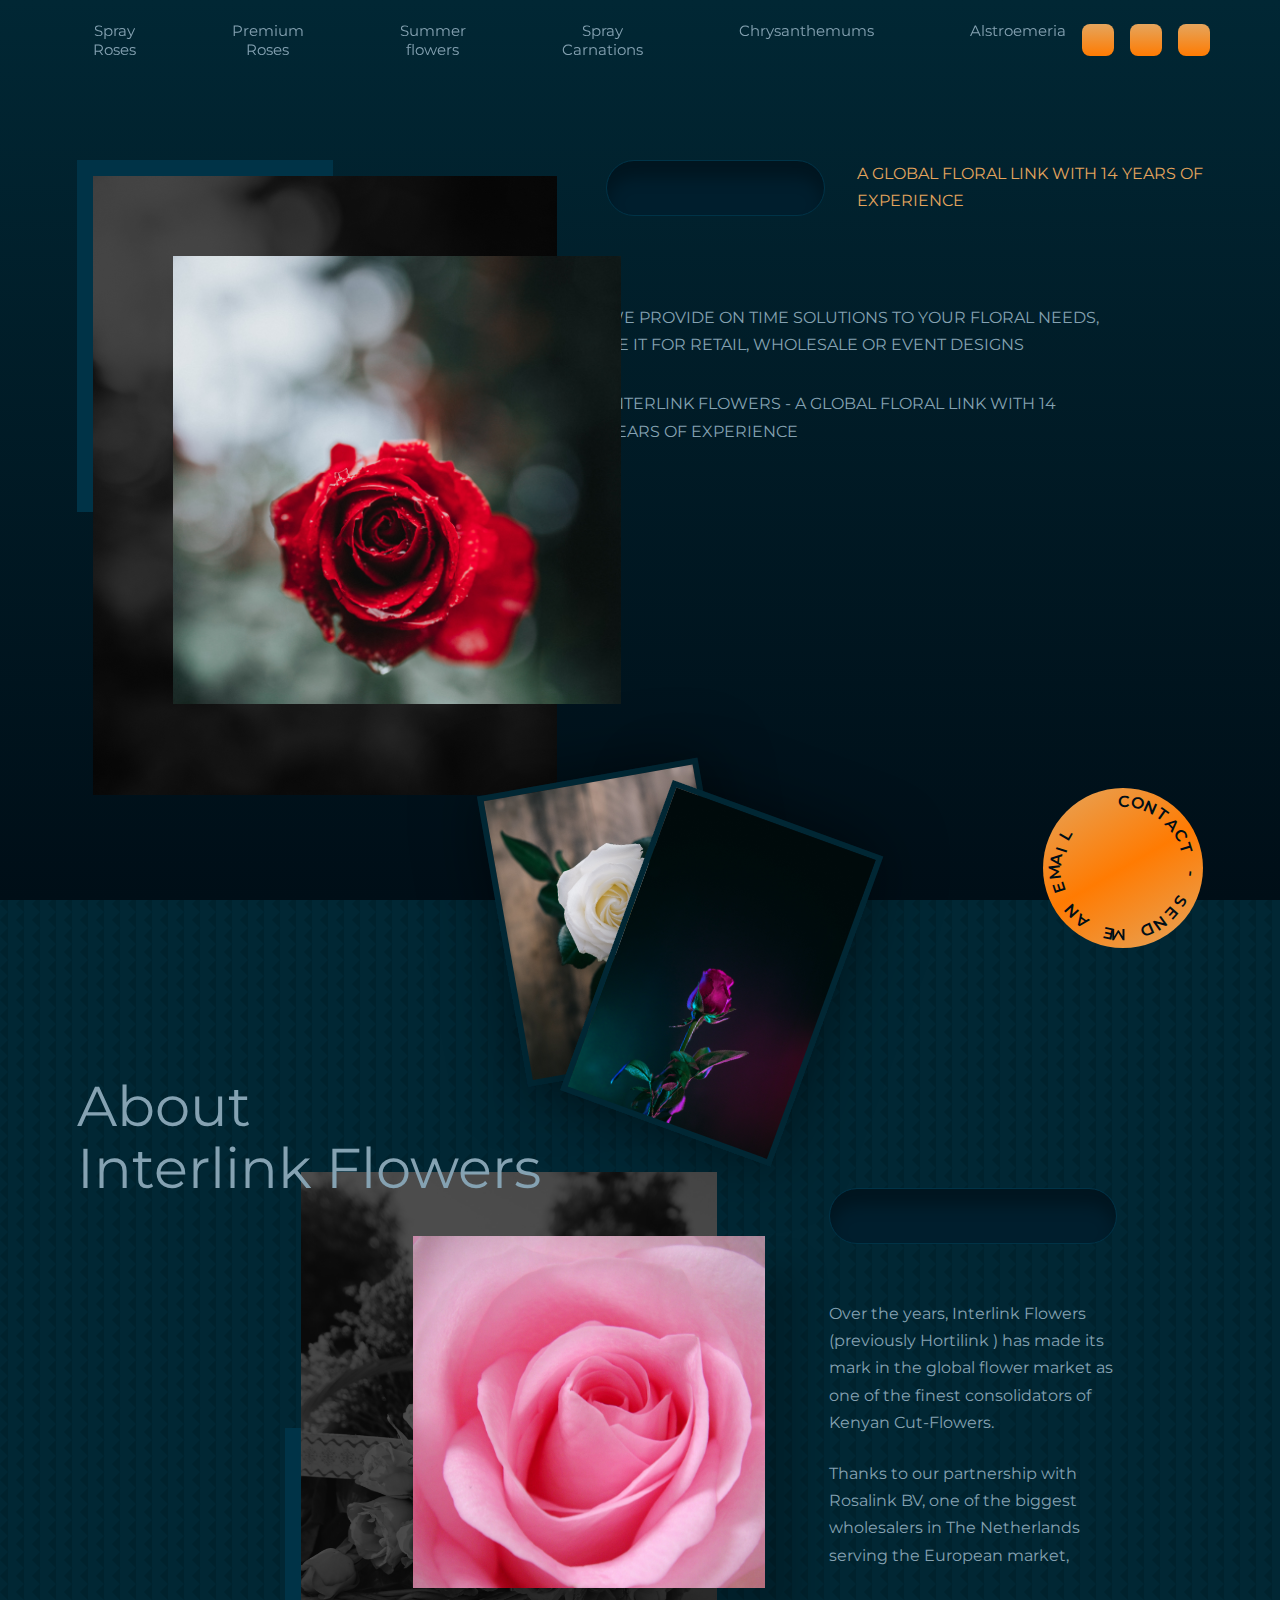
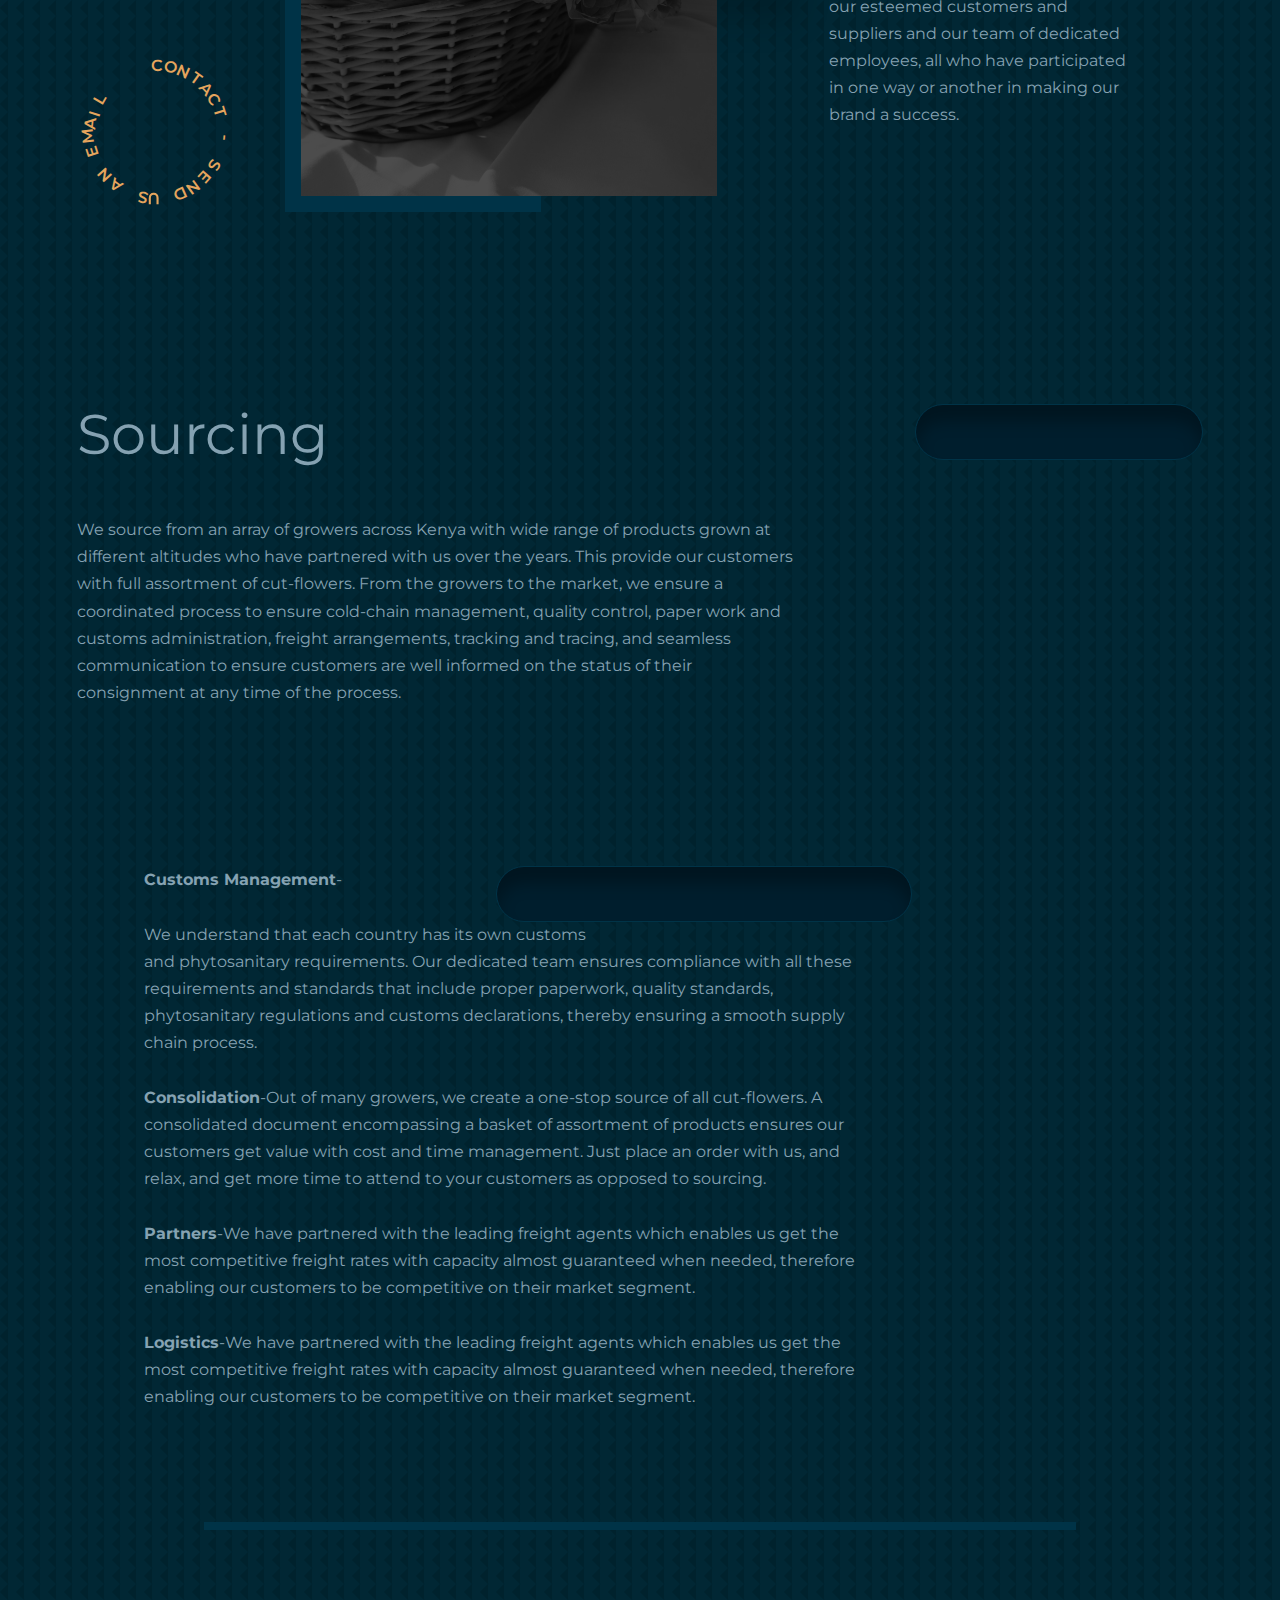
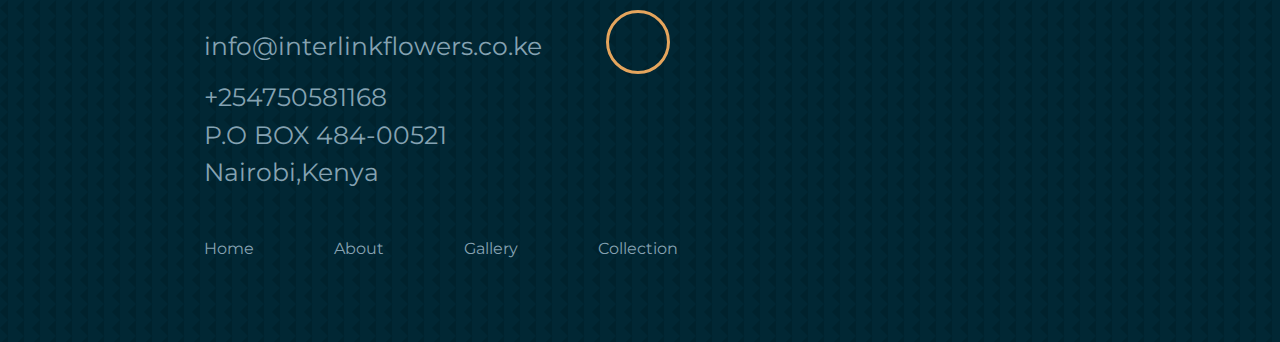
==== about.html @ 3e447da3 "added contact and about page" ====
<html lang="en">
<head>
    <meta charset="UTF-8">
    <meta http-equiv="X-UA-Compatible" content="IE=edge">
    <meta name="viewport" content="width=device-width, initial-scale=1.0">
    <title>Interlink Flowers </title>
    <link rel="icon" href="images/interlink logo.png" type="image/icon type">
    <!-- GOOGLE FONT (Monserrat) -->
    <link href="https://fonts.googleapis.com/css2?family=Montserrat:wght@300;400;500;600;700&display=swap" rel="stylesheet">
    <!-- ICONSCOUT CDN -->
    <link rel="stylesheet" href="https://unicons.iconscout.com/release/v4.0.0/css/line.css">
    <!-- SWIPERJS CDN -->
    <link rel="stylesheet" href="https://unpkg.com/swiper/swiper-bundle.min.css"/>
    <!-- CUSTOM STYLESHEET -->
    <link rel="stylesheet" href="./style.css">
</head>
<body>
    <nav>
        <div class="container nav__container">
            <a href="index.html" class="nav__logo"><img src="./images/interlink logo.png" alt="Nav Logo"></a>
            
            <ul class="nav__links">
                <li><button class="homebutton"><a href="./sprayroses.html">Spray Roses</a></button></li>
                <li><button class="homebutton"><a href="./premiumroses.html">Premium Roses</a></button></li>
                <li><button class="homebutton"><a href="./summer.html">Summer flowers</a></button></li>
                <li><button class="homebutton"><a href="./sprayca.html">Spray Carnations</a></button></li>
                <li><button class="homebutton"><a href="./chrysan.html">Chrysanthemums</a></button></li>
                <li><button class="homebutton"><a href="./alstra.html">Alstroemeria</a></button></li>
            </ul>
        
        
            <ul class="nav__socials">
                <li><a href="https://instagram.com/" target="_blank"><i class="uil uil-instagram-alt"></i></a></li>
                <li><a href="https://instagram.com/" target="_blank"><i class="uil uil-twitter"></i></a></li>
                <li><a href="https://instagram.com/" target="_blank"><i class="uil uil-youtube"></i></a></li>
            </ul>
            <button class="nav__toggle-btn" id="nav__toggle-open"><i class="uil uil-bars"></i></button>
            <button class="nav__toggle-btn" id="nav__toggle-close"><i class="uil uil-multiply"></i></button>
        </div>
    </nav>
    <!--=================================== END OF NAV ===================================-->





    <header>
        <div class="container header__container">
            <div class="header__left">
                <div class="header__image-bg"></div>
                <div class="header__image-lg">
                    <img src="./images/cole-keister-euu4qG9WOnk-unsplash.jpg" alt="Header Image">
                </div>
                <div class="header__image-sm">
                    <img src="./images/cole-keister-euu4qG9WOnk-unsplash.jpg" alt="Header Image">
                </div>
            </div>
            <div class="header__right">
                <div class="header__head">
                    <div class="empty header__empty"></div>
                    <a class="header__tag">A GLOBAL FLORAL LINK WITH 14 YEARS OF EXPERIENCE</a>
                </div>
                <p>WE PROVIDE ON TIME SOLUTIONS TO YOUR FLORAL NEEDS, BE IT FOR RETAIL, WHOLESALE OR
                    EVENT DESIGNS</p>
                <p>
                    INTERLINK FLOWERS - A GLOBAL FLORAL LINK WITH 14 YEARS OF EXPERIENCE
                </p>
                <a href="mailto:info@interlinkflowers.co.ke" class="header__btn-md">Let's Talk</a>
            </div>
        </div>
    </header>
    <div class="header__frames">
        <div class="header__frame">
            <img src="./images/annie-spratt-pDGNBK9A0sk-unsplash.jpg" alt="Header Frame One">
        </div>
        <div class="header__frame">
            <img src="./images/d-ng-tr-n-qu-c-_FSA44MuXn4-unsplash.jpg" alt="Header Frame Two">
        </div>
    </div>
    <a href="mailto:" class="contact__btn header__btn">
        <i class="uil uil-arrow-up-right"></i>
        <p>CONTACT - SEND ME AN EMAIL</p>
    </a>
    <!--=================================== END OF HEADER ===================================-->





    <section id="about">
        <div class="container about__container">
            <h2 class="about__title">About<br/>Interlink Flowers</h2>
            <a href="mailto: info@interlinkflowers.co.ke" class="contact__btn about__btn">
                <i class="uil uil-arrow-up-right"></i>
                <p>CONTACT - SEND US AN EMAIL</p>
            </a>
            <div class="about__left">
                <div class="about__image">
                    <div class="about__image-bg"></div>
                    <div class="about__image-lg">
                        <img src="./images/brigitte-tohm-buUFEtmNnjc-unsplash.jpg" alt="About Interlink">
                    </div>
                    <div class="about__image-sm">
                        <img src="./images/mike-castro-demaria-94BUerwdFP8-unsplash.jpg" alt="About Interlink">
                    </div>
                </div>
            </div>
            <div class="about__right">
                <div class="empty about__empty"></div>
                <p>
                    Over the years, Interlink Flowers (previously Hortilink ) has made its mark in the global flower
market as one of the finest consolidators of Kenyan Cut-Flowers.
                </p>
                <p>
                    Thanks to our partnership with
                    Rosalink BV, one of the biggest wholesalers in The Netherlands serving the European market,
                </p>
                <p>
                    our
                    esteemed customers and suppliers and our team of dedicated employees, all who have participated
                    in one way or another in making our brand a success.
                </p>
            </div>
        </div>
    </section>
    <!--=================================== END OF ABOUT ===================================-->





    <section id="gallery">
        <div class="container gallery__container swiper mySwiper">
            <div class="gallery__head">
                <h2 class="gallery__title">Sourcing</h2>
                <div class="empty gallery__empty"></div>
            </div>
            <p>
                We source from an array of growers across Kenya with wide range of products grown at different
altitudes who have partnered with us over the years. This provide our customers with full
assortment of cut-flowers. From the growers to the market, we ensure a coordinated process to
ensure cold-chain management, quality control, paper work and customs administration, freight
arrangements, tracking and tracing, and seamless communication to ensure customers are well
informed on the status of their consignment at any time of the process.
            </p>
            
            
           
    <!--=================================== END OF GALLERY ===================================-->





    <section id="exhibitions">
        <div class="container exhibitions__container">
            <h2 class="exhibitions__title"></h2>
            <div class="empty exhibitions__empty"></div>
            <div class="exhibitions__head">
                <p>
                <b>Customs Management</b>-
                <br>
                <br>
          We understand that each country has  its own customs <br> and phytosanitary requirements. Our
dedicated team ensures compliance with all these requirements and standards that include proper
paperwork, quality standards, phytosanitary regulations and customs declarations, thereby ensuring
a smooth supply chain process. <br>

  <br> <b>Consolidation</b>-Out of many growers, we create a one-stop source of all cut-flowers. A consolidated document
encompassing a basket of assortment of products ensures our customers get value with cost and
time management. Just place an order with us, and relax, and get more time to attend to your
customers as opposed to sourcing. <br>

<br> <b>Partners</b>-We have partnered with the leading freight agents which enables us get the most competitive
freight rates with capacity almost guaranteed when needed, therefore enabling our customers to be
competitive on their market segment. <br>

<br> <b>Logistics</b>-We have partnered with the leading freight agents which enables us get the most competitive
freight rates with capacity almost guaranteed when needed, therefore enabling our customers to be
competitive on their market segment. <br>
                </p>
                
                
            </div>
           
    <!--=================================== END OF EXHIBITIONS ===================================-->




    <footer>
        <div class="container footer__container">
            <div class="footer__head">
              
                <h2 class="footer__title"> info@interlinkflowers.co.ke</h2> <br>
                
                
                <a href="mailto: info@interlinkflowers.co.ke" class="footer__btn"><i class="uil uil-arrow-up-right"></i></a>
                
            </div>

            <h2 class="footer__title"> +254750581168</h2>
            <h2 class="footer__title">P.O BOX 484-00521</h2>
            <h2 class="footer__title">Nairobi,Kenya</h2>
            <ul class="footer__links">
                <li><a href="#">Home</a></li>
                <li><a href="#about">About</a></li>
                <li><a href="#gallery">Gallery</a></li>
                <li><a href="#exhibitions">Collection</a></li>
            </ul>
        </div>
    </footer>








    <!-- SWIPER JS CDN -->
    <script src="https://unpkg.com/swiper/swiper-bundle.min.js"></script>
    <script src="./main.js"></script>
</body>
</html>
---- style.css ----
:root {
    /* ========== GREEN THEME ========== */
    
    --color-primary: #ff7b02;
    --color-primary-variant: #e5a55d;
    --color-bg-1: #000e17;
    --color-bg-2: #001e2d;
    --color-bg-3: #012734;
    --color-bg-4: #003347;
    --color-light: #85a2b2;
    --color-white: hsl(0, 0%, 90%);

    /* ========== PURPLE THEME ========== */
    /* --color-primary: #ff7b02;
    --color-primary-variant: #e5a55d;
    --color-bg-1: #140021;
    --color-bg-2: #1e0032;
    --color-bg-3: #25003e;
    --color-bg-4: #36005a;
    --color-light: #d0b8e0;
    --color-white: hsl(0, 0%, 90%); */

    --container-width-lg: 88%;
    --container-width-md: 92%;

    --transition: all 400ms ease;
}

* {
    margin: 0;
    padding: 0;
    border: 0;
    outline: 0;
    list-style: none;
    text-decoration: none;
    box-sizing: border-box;
}

::-webkit-scrollbar {
    width: 0.5rem;
    background: rgb(229, 165, 93, 0.2);
}

::-webkit-scrollbar-thumb {
    width: 100%;
    background: var(--color-primary-variant);
    border-radius: 0.25rem;
}

html {
    scroll-behavior: smooth;
}

body {
    font-family: 'Montserrat', sans-serif;
    background: var(--color-bg-3) url('./images/bg-texture.png');
    color: var(--color-light);
    line-height: 1.7;
}

h1, h2 {
    line-height: 1.1;
    font-weight: 400;
}

h1 {
    font-size: 4rem;
    color: var(--color-white);
}

h2 {
    font-size: 3.5rem;
}

a {
    color: var(--color-light);
    transition: var(--transition);
}

a:hover {
    color: var(--color-primary);
}

.container {
    width: var(--container-width-lg);
    margin: 0 auto;
    max-width: 2160px;
}

img {
    display: block;
    object-fit: cover;
    width: 100%;
}



/* ========================= NAV ========================= */
nav {
    height: 5rem;
    width: 100vw;
    display: grid;
    place-items: center;
    position: fixed;
    top: 0;
    left: 0;
    z-index: 99;
}

/* nav class on scroll using javascript */
.window-scrolled {
    background: var(--color-bg-2);
    border-bottom: 0.2rem solid var(--color-bg-3);
    box-shadow: 0 1rem 1rem rgba(0, 0, 0, 0.3);
}

.nav__container {
    height: 100%;
    display: flex;
    justify-content: space-between;
    align-items: center;
}

/* only need on tablets and phones */
.nav__toggle-btn {
    display: none;
}

.nav__logo {
    width: 7.5rem;
}

.nav__links {
    display: flex;
    gap: 4rem;
}

.nav__socials {
    display: flex;
    gap: 1rem;
}

.nav__socials a {
    width: 2rem;
    height: 2rem;
    background: linear-gradient(var(--color-primary-variant), var(--color-primary));
    border-radius: 0.5rem;
    color: var(--color-bg-4);
    display: grid;
    place-items: center;
}

.nav__socials a:hover {
    box-shadow: 0 1rem 1rem rgba(0, 0, 0, 0.4);
}






/* ========================= HEADER ========================= */
header {
    max-width: 100vw;
    height: 100vh;
    position: relative;
    top: 0;
    background: linear-gradient(var(--color-bg-3), var(--color-bg-1));
    overflow: hidden;
}

.header__container {
    display: grid;
    grid-template-columns: 43% 53%;
    gap: 4%;
    margin-top: 10rem;
    position: relative;
}

.header__image-bg {
    background: var(--color-bg-4);
    height: 22rem;
    width: 16rem;
    position: absolute;
}

.header__image-lg {
    width: 29rem;
    position: relative;
    top: 1rem;
    left: 1rem;
    filter: saturate(0) brightness(0.3);
    transition: var(--transition);
}

.header__image-sm {
    width: 28rem;
    height: 28rem;
    overflow: hidden;
    position: absolute;
    left: 6rem;
    top: 6rem;
    transition: var(--transition);
}

.header__left:hover .header__image-sm {
    opacity: 0;
}

.header__left:hover .header__image-lg {
    filter: saturate(1) brightness(1);
    border: 1rem solid var(--color-bg-4);
    top: 0;
    left: 0;
}


.header__head {
    display: flex;
    gap: 2rem;
    align-items: flex-start;
}

/* general empty styles */
.empty {
    height: 3.5rem;
    width: 18rem;
    background: var(--color-bg-2);
    border-radius: calc(3.5rem / 2);
    margin-bottom: 3.5rem;
    box-shadow: inset 0 1rem 1rem rgba(0, 0, 0, 0.3);
    border: 1px solid var(--color-bg-4);
}

.header__tag {
    color: var(--color-primary-variant);
}

.header__right p {
    margin-top: 2rem;
    width: 85%;
}

/* only shows on tablets and phones */
.header__btn-md {
    display: none;
}

.header__frames {
    position: absolute;
    top: 88vh;
    right: 47rem;
    transition: var(--transition);
}

.header__frame {
    width: 14rem;
    border: 0.4rem solid var(--color-bg-3);
    box-shadow: 0 0 4rem rgba(0, 0, 0, 0.5);
    position: absolute;
    transform: rotate(-10deg);
    transform-origin: bottom left;
    transition: var(--transition);
}

.header__frame:nth-child(2) {
    transform: rotate(20deg);
    top: -2rem;
    left: 2rem;
}

.header__frames:hover .header__frame {
    transform: rotate(0);
}

.header__frames:hover .header__frame:nth-child(2) {
    top: 0;
    left: 15rem;
}


/* general style for contact buttons */
.contact__btn {
    color: var(--color-bg-1);
    width: 10rem;
    height: 10rem;
    border-radius: 50%;
    display: grid;
    place-items: center;
    cursor: pointer;
    transition: var(--transition);
}

.header__btn {
    background: linear-gradient(-30deg, var(--color-primary-variant), var(--color-primary), var(--color-primary-variant));
    position: absolute;
    right: 6%;
    bottom: -3rem;
}

.header__btn:hover {
    box-shadow: 0 2rem 2rem rgba(0, 0, 0, 0.3);
    transform: translateY(-1rem);
    color: var(--color-bg-1)
}

.contact__btn i {
    font-size: 3.5rem;
    position: absolute;
}

.contact__btn p {
    font-size: 1rem;
    font-weight: 600;
    width: 10rem;
    height: 10rem;
    display: flex;
    justify-content: center;
    animation: spinText 30s linear infinite;
}

.contact__btn p span {
    position: absolute;
    transform-origin: 0.3rem 5rem;
}

@keyframes spinText {
    to {
        transform: rotate(360deg);
    }
}



/* ========================= ABOUT ========================= */
#about {
    margin-top: 18rem;
}

.about__container {
    display: grid;
    grid-template-columns: 10rem 26rem auto;
    gap: 3rem;
    position: relative;
}

.about__title {
    position: absolute;
    top: -7rem;
    z-index: 1;
}

.about__btn {
    color: var(--color-primary-variant);
    align-self: end;
}

.about__btn:hover {
    transform: translateY(-1rem);
    color: var(--color-primary);
}

.about__image {
    position: relative;
}

.about__image-bg {
    width: 16rem;
    height: 24rem;
    position: absolute;
    bottom: 0;
    background: var(--color-bg-4);
}

.about__image-lg {
    position: relative;
    left: 1rem;
    bottom: 1rem;
    filter: saturate(0) brightness(0.3);
    transition: 500ms ease;
}

.about__image-sm {
    position: absolute;
    top: 3rem;
    left: 8rem;
    height: 22rem;
    width: 22rem;
    overflow: hidden;
    box-shadow: 2rem 2rem 2rem rgba(0, 0, 0, 0.2);
    transition: 500ms ease;
}

.about__image:hover .about__image-sm {
    opacity: 0;
}

.about__image:hover .about__image-lg {
    filter: saturate(1) brightness(1);
    box-shadow: 0 3rem 3rem rgba(0, 0, 0, 0.2);
    border: 1rem solid var(--color-bg-4);
    left: 0;
    bottom: 0;
}

.about__right {
    margin-left: 5rem;
}

.about__right p {
    margin: 0 4rem 1.5rem 0;
}


/* ========================= GALLERY ========================= */
#gallery {
    margin-top: 12rem;
}

.gallery__head {
    display: flex;
    justify-content: space-between;
}

.gallery__container p {
    width: 45rem;
}

.swiper-wrapper {
    margin-top: 5rem;
    height: 37rem;
    padding-bottom: 5rem;
}

.swiper-slide {
    border: 0.5rem solid var(--color-bg-4);
    height: fit-content;
    max-height: 36rem;
    overflow: hidden;
    transition: var(--transition);
}

.swiper-slide:hover {
    box-shadow: 0 3rem 3rem rgba(0, 0, 0, 0.4);
}

.swiper-slide img {
    filter: saturate(0);
    transition: var(--transition);
}

.swiper-slide:hover img {
    filter: saturate(1)
}

.swiper-pagination-bullet {
    background: var(--color-primary);
}


/* ========================= EXHIBITIONS ========================= */
#exhibitions {
    margin-top: 10rem;
}

.exhibitions__container {
    position: relative;
}

.exhibitions__empty {
    width: 26rem;
    position: absolute;
    right: 14rem;
    top: 0;
}

.exhibitions__head {
    display: grid;
    grid-template-columns: auto 10rem;
    justify-content: space-between;
    align-items: center;
}

.exhibitions__head > p {
    width: 45rem;
}

.exhibitions__btn {
    color: var(--color-primary-variant);
}

.exhibitions__btn:hover {
    transform: translateY(-1rem);
}

.exhibitions__gallery {
    display: grid;
    grid-template-columns: repeat(3, 1fr);
    margin-top: 5rem;
    gap: 3rem;
}

.exhibitions__gallery article {
    border: 0.5rem solid var(--color-bg-4);
    transition: var(--transition);
}

.exhibitions__gallery article:nth-child(1) {
    grid-row: 1/3;
}

.exhibitions__gallery article:nth-child(4) {
    grid-column: 2/4;
    grid-row: 2/3;
}

.exhibitions__gallery article img {
    height: 100%;
    filter: saturate(0);
    transition: var(--transition);
}

.exhibitions__gallery article:hover img {
    filter: saturate(1);
}

.exhibitions__gallery article:hover {
    box-shadow: 0 4rem 4rem rgba(0, 0, 0, 0.5);
}


/* ========================= FOOTER ========================= */
footer {
    margin-top: 7rem;
}

.footer__container {
    border-top: 0.5rem solid var(--color-bg-4);
    padding-top: 5rem;
}

.footer__head {
    display: flex;
    align-items: center;
    gap: 2rem;
}

.footer__title {
    font-size: 25px;
    margin-top: 10px;
}

.footer__btn {
    width: 4rem;
    height: 4rem;
    border: 0.2rem solid var(--color-primary-variant);
    border-radius: 50%;
    font-size: 3rem;
    color: var(--color-primary-variant);
    display: flex;
    justify-content: center;
    align-items: center;
    transition: var(--transition);
}

.footer__btn:hover {
    transform: translateY(-1rem);
    border-color: var(--color-primary);
}

.footer__links {
    margin: 3rem 0 5rem;
    display: flex;
    align-items: center;
    gap: 5rem;
}

.homebutton {
    font-size: 15px;
    border: none;
    outline: none;
    padding: 14px 16px;
    background-color: inherit;
    font-family: inherit; /* Important for vertical align on mobile phones */
    margin: 0; /* Important for vertical align on mobile phones */
  }

.homebutton:active{
    color: #ff7b02;
}

.dropdown {
    float: left;
    overflow: hidden;
  }
  
  /* Dropdown button */
  .dropdown .dropbtn {
    font-size: 16px;
    border: none;
    outline: none;
    color:  #85a2b2;
    padding: 14px 16px;
    background-color: inherit;
    font-family: inherit; /* Important for vertical align on mobile phones */
    margin: 0; /* Important for vertical align on mobile phones */
  }
  
  /* Add a red background color to navbar links on hover */
  .navbar a:hover, .dropdown:hover .dropbtn {
    background-color: transparent;
    color:  #ff7b02;
  }
  
  /* Dropdown content (hidden by default) */
  .dropdown-content {
    display: none;
    position: absolute;
    background-color:transparent;
    min-width: 160px;
    box-shadow: 0px 8px 16px 0px rgba(0,0,0,0.2);
    z-index: 1;
  }
  
  /* Links inside the dropdown */
  .dropdown-content a {
    float: none;
    color:  #85a2b2;
    padding: 12px 16px;
    text-decoration: none;
    display: block;
    text-align: left;
  }
  
  /* Add a grey background color to dropdown links on hover */
  .dropdown-content a:hover {
    background-color: #ff7b02;
    color: black;
  }
  
  /* Show the dropdown menu on hover */
  .dropdown:hover .dropdown-content {
    display: block;
  }

/*============================= MEDIA QUERIES (medium screens) =============================*/
@media screen and (max-width: 1024px) {
    .container {
        width: var(--container-width-md);
        position: relative;
    }

    h1 {
        font-size: 2.5rem;
        line-height: 1.3;
    }

    h2 {
        font-size: 2.5rem;
    }

    /* =============== NAV ============= */
    .nav__socials {
        display: none;
    }

    .nav__links {
        position: absolute;
        top: 100%;
        right: 0;
        flex-direction: column;
        gap: 0;
        display: none;
        perspective: 400px;
    }

    .nav__links li {
        height: 5rem;
        box-shadow: -3rem 3rem 3rem rgba(0, 0, 0, 0.7);
        animation: navAnimation 600ms ease forwards;
        transform: rotateX(90deg);
        opacity: 0;
        transform-origin: top;
    }

    .nav__links li:nth-child(2) {
        animation-delay: 200ms;
    }

    .nav__links li:nth-child(3) {
        animation-delay: 400ms;
    }

    .nav__links li:nth-child(4) {
        animation-delay: 600ms;
    }

    @keyframes navAnimation {
        to {
            transform: rotateX(0);
            opacity: 1;
        }
    }

    .nav__links li a {
        background: var(--color-bg-4);
        height: 100%;
        width: 100%;
        display: flex;
        align-items: center;
        padding: 1rem 5rem 1rem 3rem;
        border-top: 1px solid var(--color-bg-2);
    }

    .nav__toggle-btn {
        display: inline-block;
        font-size: 2rem;
        background: transparent;
        cursor: pointer;
        color: var(--color-white);
    }

    #nav__toggle-close {
        display: none;
    }

    /* =============== HEADER ============= */
    header {
        height: fit-content;
        padding: 12rem 0 10rem;
        display:  grid ;
        place-items: center;
    }

    .header__image-bg, .header__image-sm {
        display: none;
    }

    .header__container {
        grid-template-columns: 40% 54%;
        gap: 6%;
        margin: 0;
    }

    .header__image-lg {
        filter: saturate(1) brightness(1);
        border: 1rem solid var(--color-bg-2);
        border-radius: 15rem 15rem 0 0;
        overflow: hidden;
        width: 100%;
        top: 0;
        left: 0;
    }

    .empty {
        display: none;
    }

    .header__tag {
        margin-bottom: 1rem;
    }

    .header__right p {
        width: 100%;
        margin-top: 1.5rem;
    }

    .header__frames, .contact__btn {
        display: none;
    }

    .header__btn-md {
        background: linear-gradient(135deg, var(--color-primary-variant), var(--color-primary));
        color: var(--color-bg-1);
        margin-top: 2rem;
        display: inline-block;
        padding: 0.6rem 1.6rem;
        font-weight: 600;
        border-radius: 0.3rem;
    }

    .header__btn-md:hover {
        color: var(--color-bg-1);
    }




    /* =============== ABOUT ============= */
    .about__container {
        grid-template-columns: 40% 54%;
        gap: 6%;
    }

    .about__image-bg, .about__image-sm {
        display: none;
    }

    .about__image-lg {
        left: 0;
        top: 0;
        filter: saturate(1) brightness(1);
    }

    .about__image:hover .about__image-lg {
        border: none;
    }

    .about__right {
        margin: 0;
    }

    .about__right p {
        margin-bottom: 1rem;
    }


    /* =============== GALLERY ============= */
    #gallery {
        margin-top: 8rem;
    }

    .gallery__container p {
        width: 100%;
        margin-top: 2rem;
    }

    .swiper-wrapper {
        margin-top: 4rem;
        height: fit-content;
    }


    /* =============== EXHIBITIONS ============= */
    .exhibitions__head > p {
        width: 100%;
        margin-top: 2rem;
    }

    .exhibitions__gallery {
        margin-top: 3rem;
        gap: 1rem;
    }

    .exhibitions__gallery article {
        border: none;
    }

}





/*============================= MEDIA QUERIES (small screens) =============================*/
@media screen and (max-width: 600px) {
    h1, h2 {
        font-size: 2rem;
        line-height: 1.3;
        color: var(--color-white);
    }

    header {
        padding: 0;
        padding-bottom: 6rem;
    }

    .header__container {
        grid-template-columns: 1fr;
        gap: 1rem;
        text-align: center;
    }

    .header__image-lg {
        width: 80%;
        height: 20rem;
        margin: 0 auto;
        margin-top: 7rem;
        overflow: hidden;
        border-radius: 15rem 15rem 0 0;
    }
    
    .header__head {
        justify-content: center;
    }

    .header__right p {
        margin-top: 1rem;
    }

    .header__title {
        margin-top: 1rem;
    }



    /* ===================DROPDOWN MENU ========== */

    /* .cool.dropbtn {
        font-size: 16px;
        cursor: pointer;
        background-color: rgba(255, 117, 197, 0.18);
        text-align: center;
        margin: 5px auto;
        padding: 5px;
    }
      
      /* Dropdown button on hover & focus */
    /* .dropbtn:active {
        background-color: rgba(255, 117, 197, 0.18);
      } */
      
      /* The container <div> - needed to position the dropdown content
    .dropdown {
        position: relative;
        display: inline-block;
      } */
      
      /* Dropdown Content (Hidden by Default) */
    /* .dropdown-content {
        display: none;
        position: relative;
        background-color: #f1f1f1;
        width: 100%;
        min-width: 160px;
        box-shadow: 0px 8px 16px 0px rgba(0, 0, 0, 0.2);
        z-index: 1;
      } */
      
      /* Change color of dropdown links on hover */
      /* .dropdown-content a:hover {
        background-color: #ddd;
      } */
      
      /* Show the dropdown menu (use JS to add this class to the .dropdown-content container when the user clicks on the dropdown button) */
      /* .show {
        display: block;
      } */ */



    /* =============== ABOUT =============== */
    .about__container {
        grid-template-columns: 1fr;
        gap: 2rem;
    }

    .about__right p {
        width: 100%;
    }

    .swiper-slide {
        border: 0;
    }




    /* =============== GALLERY =============== */
    #gallery {
        margin-top: 6rem;
    }

    .gallery__container p {
        margin-top: 1rem;
    }

    .swiper-wrapper {
        margin-top: 3rem;
    }



    /* =============== EXHIBITIONS =============== */
    #exhibitions {
        margin-top: 6rem;
    }

    .exhibitions__head {
        grid-template-columns: 1fr;
    }

    .exhibitions__head > p {
        margin-top: 1rem;
    }

    .exhibitions__gallery {
        display: block;
    }

    .exhibitions__gallery article {
        width: 100%;
        height: fit-content;
        margin-bottom: 1rem;
    }


    /* =============== FOOTER =============== */
    .footer__head {
        flex-direction: column;
        height: fit-content;
        
    }

    /* .footer__head h2 {
        font-size: 20px;
    } */

    .footer__title {
        font-size: 15px;
        text-align: center;
        margin-top: 10px;
    }

    .footer__links {
        flex-direction: column;
        gap: 1rem;
        margin-top: 2rem;
    }

    .footer__btn {
        width: 3rem;
        height: 3rem;
    }


}
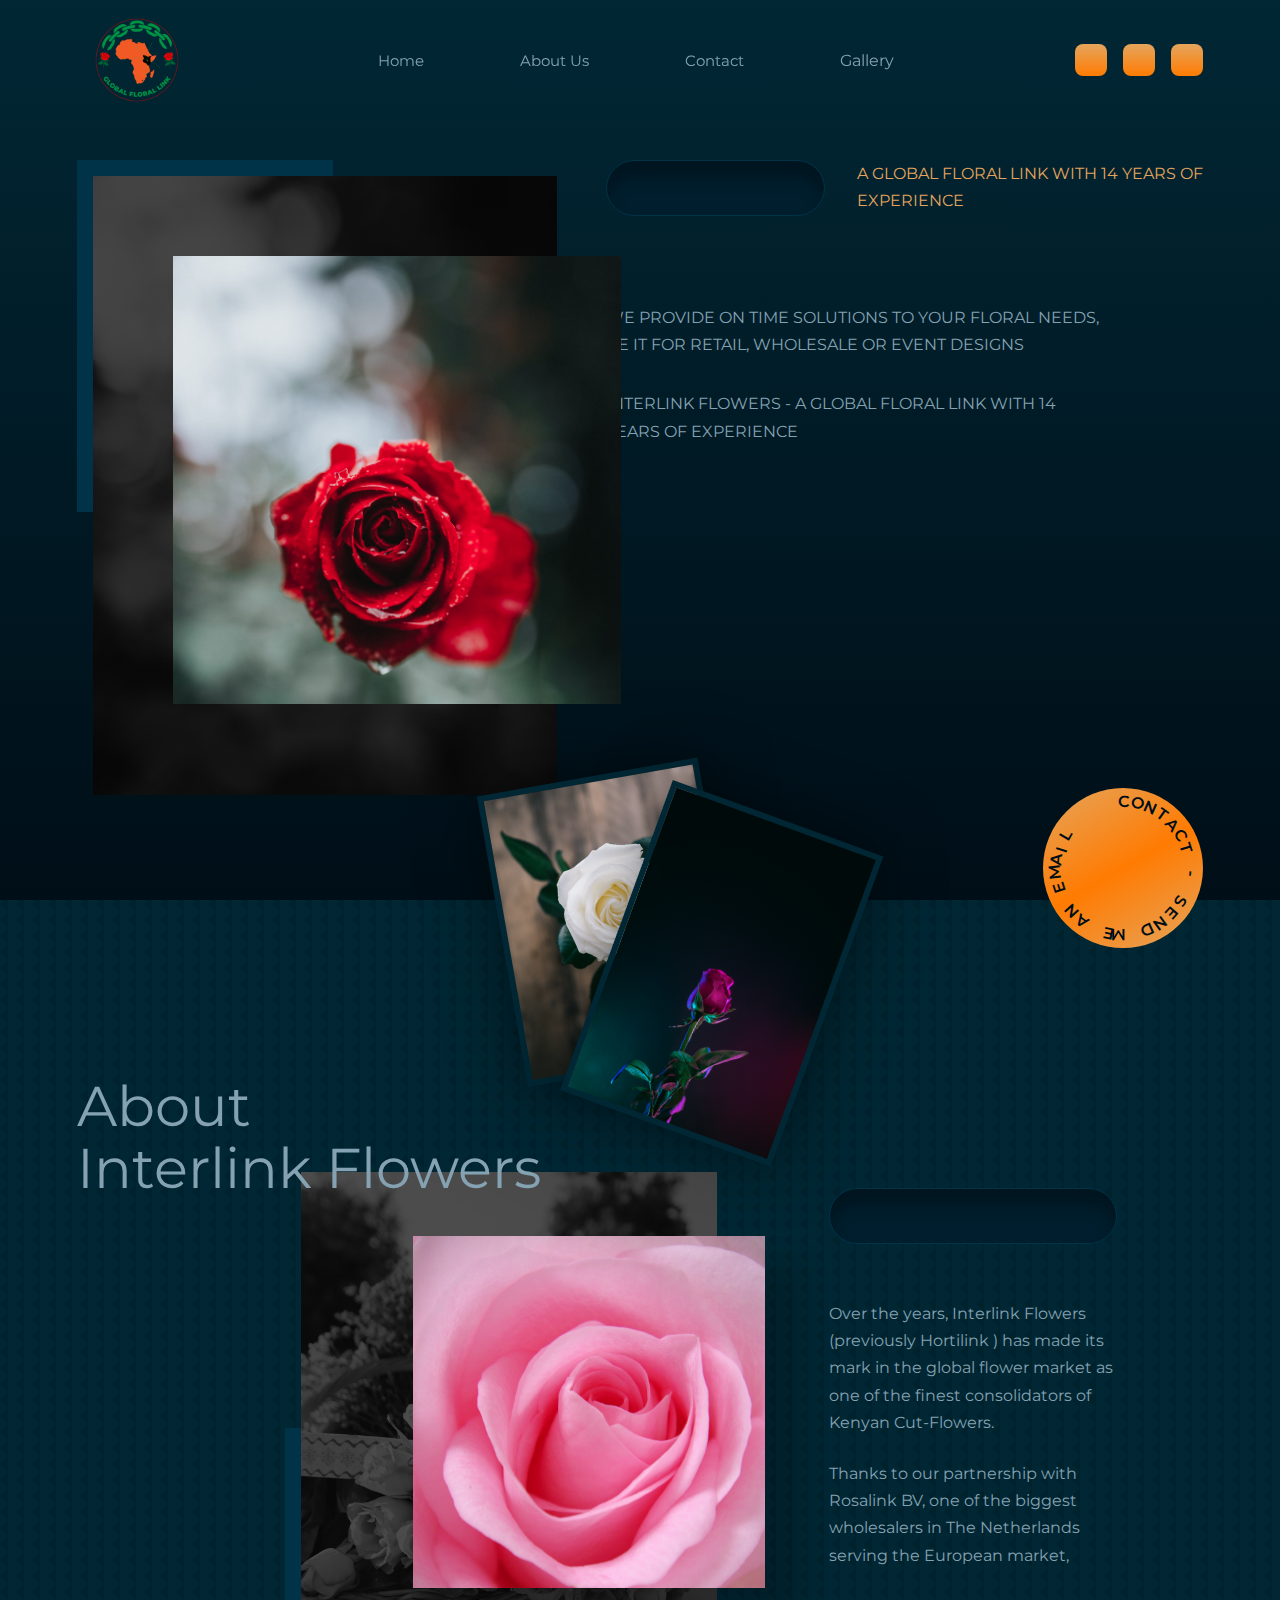
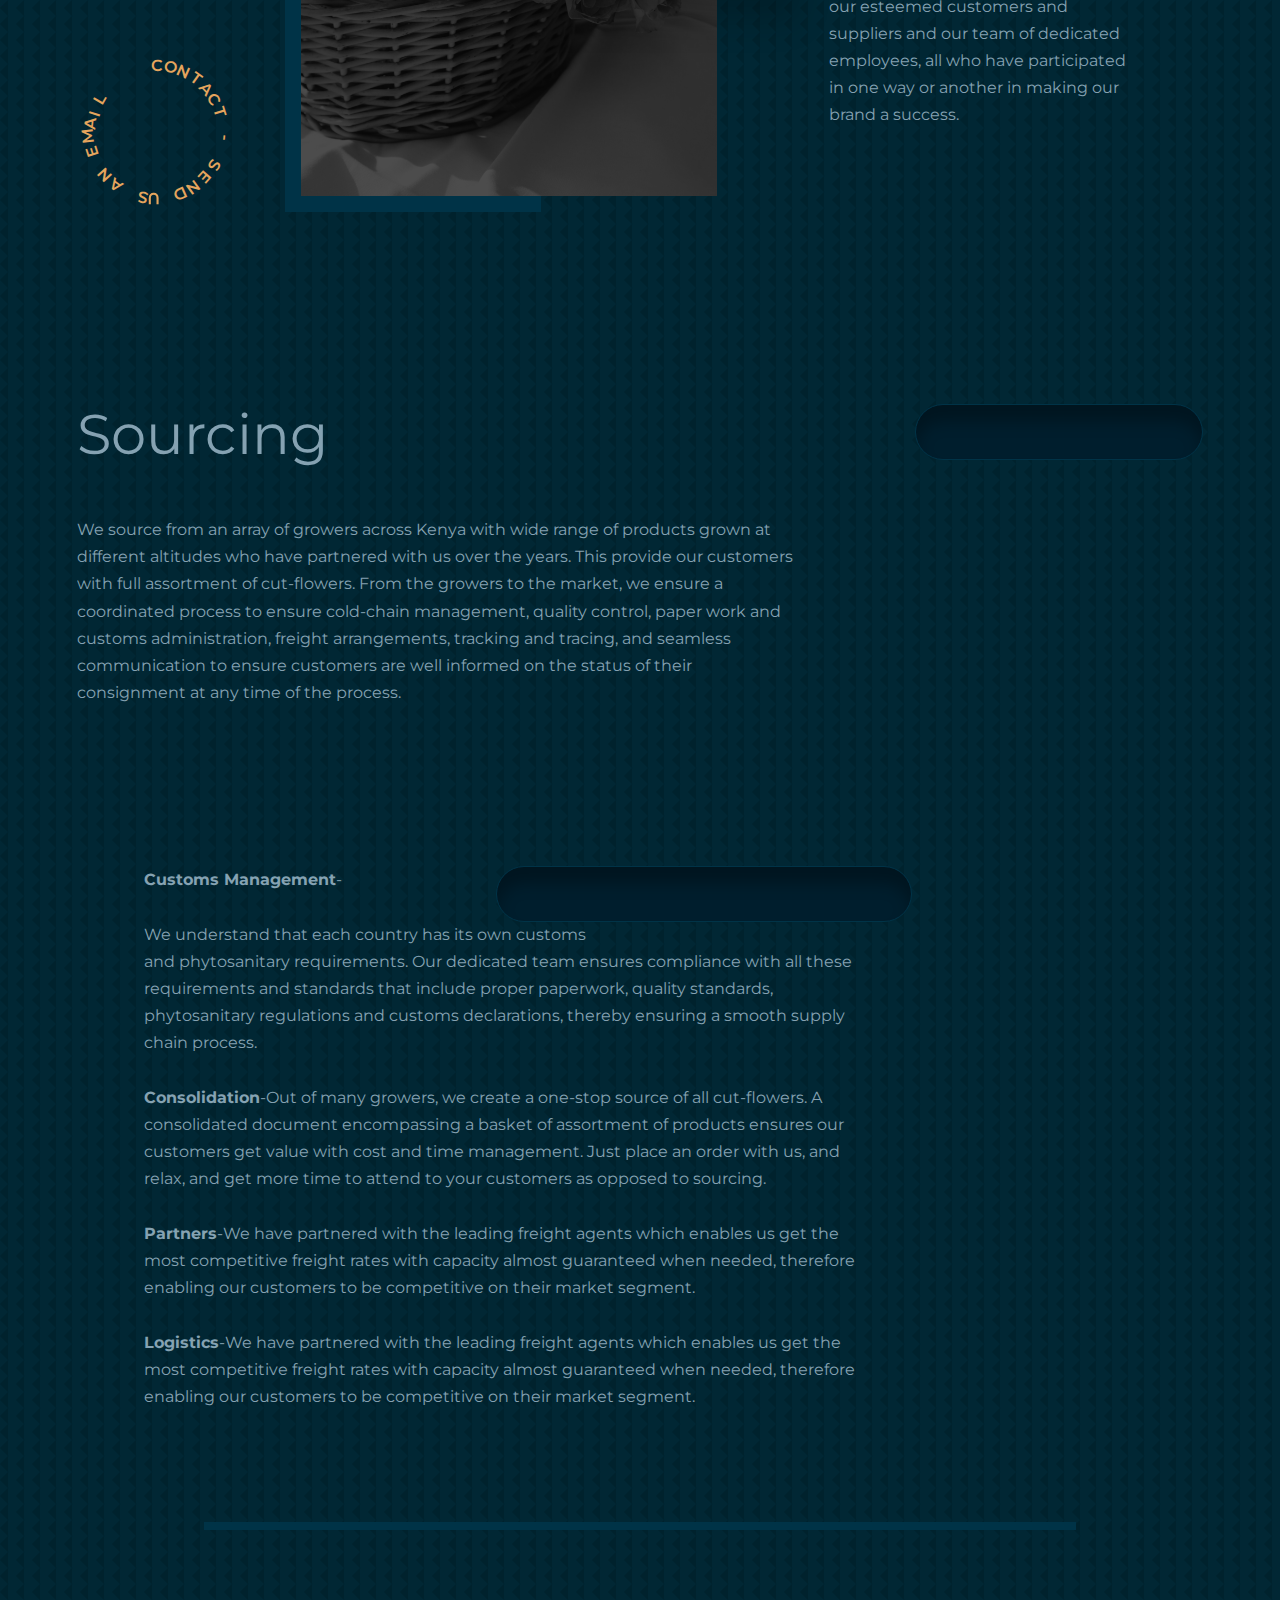
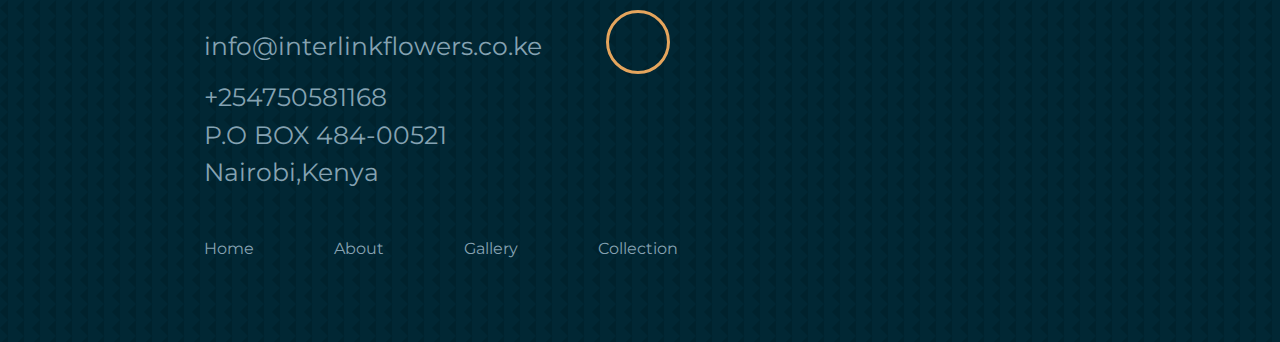
==== commit 83e1636a: "Resized the navbar for medium screens and below" ====
--- a/about.html
+++ b/about.html
@@ -18,16 +18,25 @@
     <nav>
         <div class="container nav__container">
             <a href="index.html" class="nav__logo"><img src="./images/interlink logo.png" alt="Nav Logo"></a>
-            
+
             <ul class="nav__links">
-                <li><button class="homebutton"><a href="./sprayroses.html">Spray Roses</a></button></li>
-                <li><button class="homebutton"><a href="./premiumroses.html">Premium Roses</a></button></li>
-                <li><button class="homebutton"><a href="./summer.html">Summer flowers</a></button></li>
-                <li><button class="homebutton"><a href="./sprayca.html">Spray Carnations</a></button></li>
-                <li><button class="homebutton"><a href="./chrysan.html">Chrysanthemums</a></button></li>
-                <li><button class="homebutton"><a href="./alstra.html">Alstroemeria</a></button></li>
+                <li><button class="homebutton"><a href="./index.html">Home</a></button></li>
+                <li><button class="homebutton"><a href="./about.html">About Us</a></button></li>
+                <li><button class="homebutton"><a href="./contact.html">Contact</a></button></li>
+                <li>
+                    <div class="dropdown">
+                        <button class="dropbtn"><p>Gallery</p></button>
+                        <div class="dropdown-content">
+                            <a href="./sprayroses.html">Spray Roses</a>
+                            <a href="./premiumroses.html">Premium Roses</a>
+                            <a href="./summer.html">Summer flowers</a>
+                            <a href="./sprayca.html">Spray Carnations</a>
+                            <a href="./chrysan.html">Chrysanthemums</a>
+                            <a href="./alstra.html">Alstroemeria</a>
+                        </div>
+                    </div>
+                </li>
             </ul>
-        
         
             <ul class="nav__socials">
                 <li><a href="https://instagram.com/" target="_blank"><i class="uil uil-instagram-alt"></i></a></li>
--- a/style.css
+++ b/style.css
@@ -665,7 +665,7 @@
     }
 
     .nav__links {
-        position: absolute;
+        position:absolute;
         top: 100%;
         right: 0;
         flex-direction: column;
@@ -675,7 +675,7 @@
     }
 
     .nav__links li {
-        height: 5rem;
+        height: 3.25rem;
         box-shadow: -3rem 3rem 3rem rgba(0, 0, 0, 0.7);
         animation: navAnimation 600ms ease forwards;
         transform: rotateX(90deg);
@@ -708,7 +708,17 @@
         width: 100%;
         display: flex;
         align-items: center;
-        padding: 1rem 5rem 1rem 3rem;
+        padding: 0.5rem 1rem 0.5rem 1rem;
+        border-top: 1px solid var(--color-bg-2);
+    }
+
+    .dropbtn p{
+        background: var(--color-bg-4);
+        height: 100%;
+        width: 100%;
+        display: flex;
+        align-items: center;
+        padding: 0.5rem 1rem 0.5rem 1rem;
         border-top: 1px solid var(--color-bg-2);
     }
 
@@ -723,6 +733,13 @@
     #nav__toggle-close {
         display: none;
     }
+
+    .dropdown-content{
+        font-size: 13px;
+    }
+
+
+
 
     /* =============== HEADER ============= */
     header {
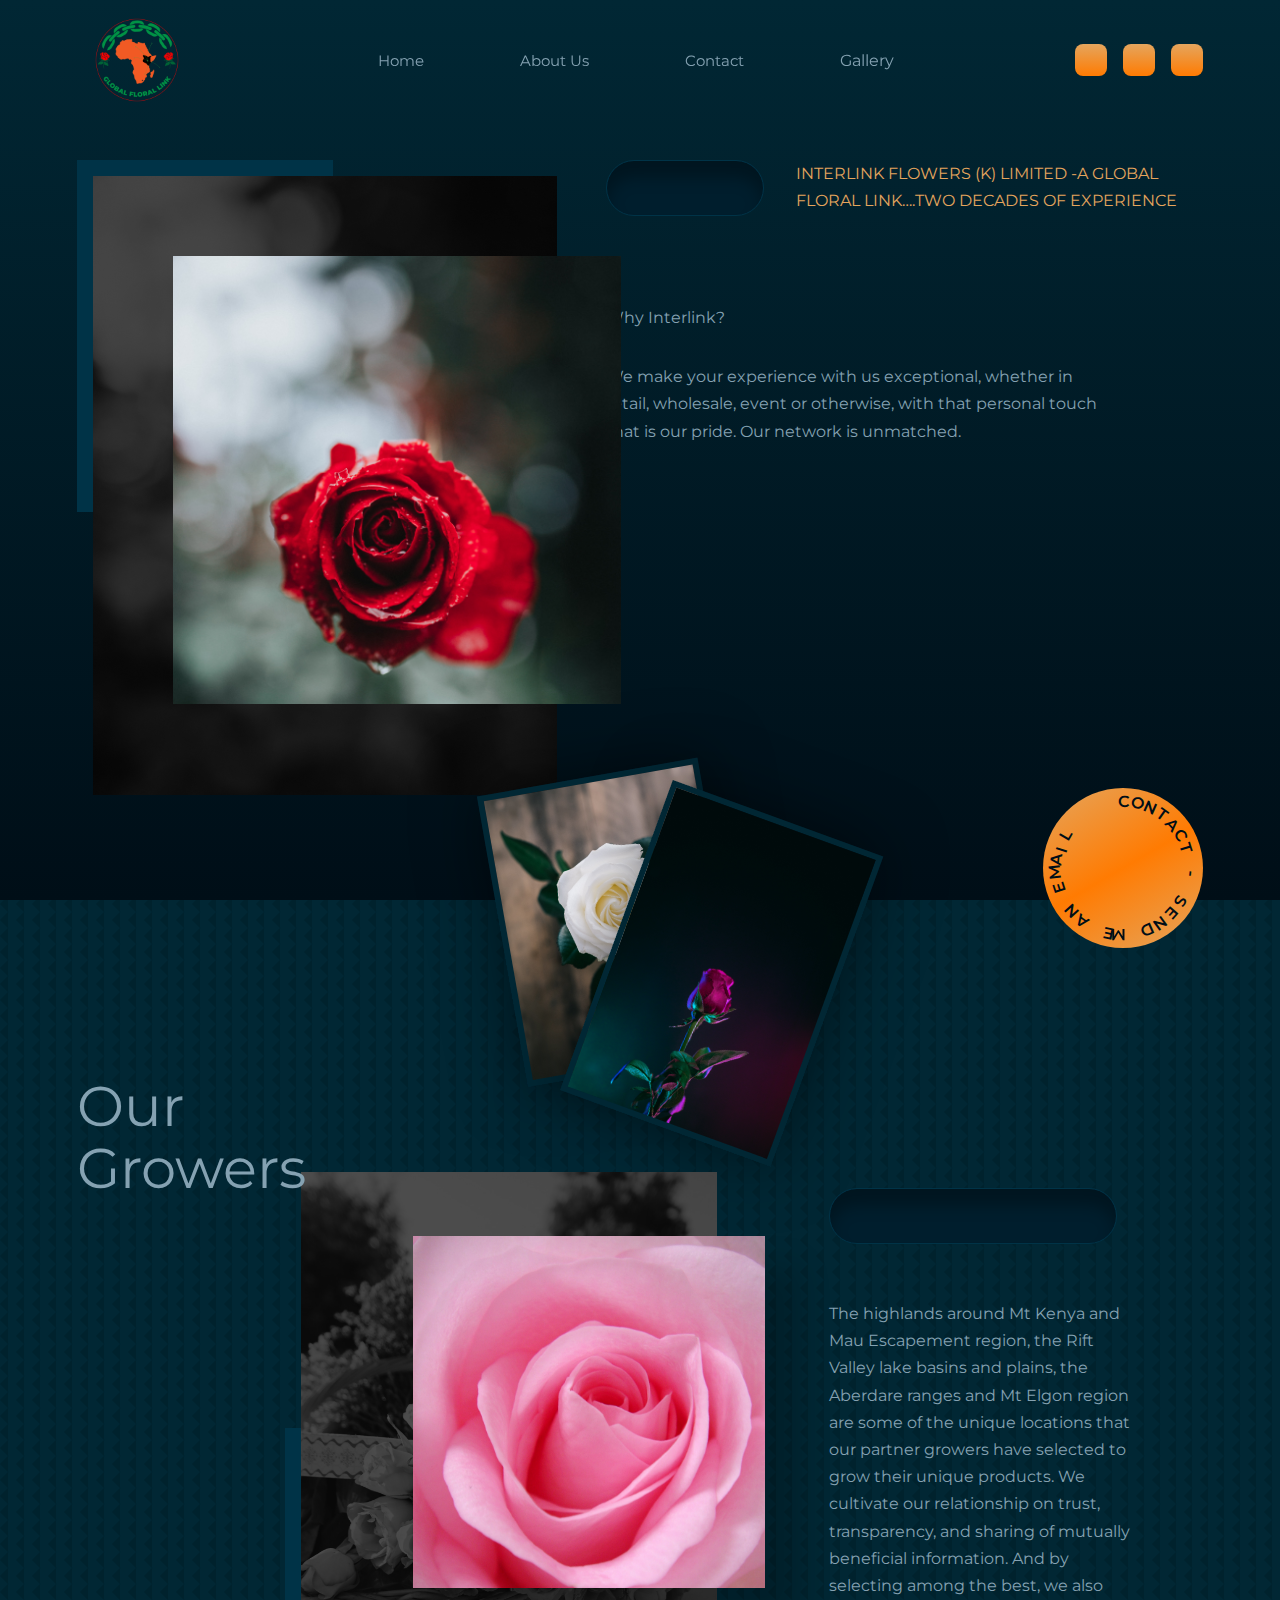
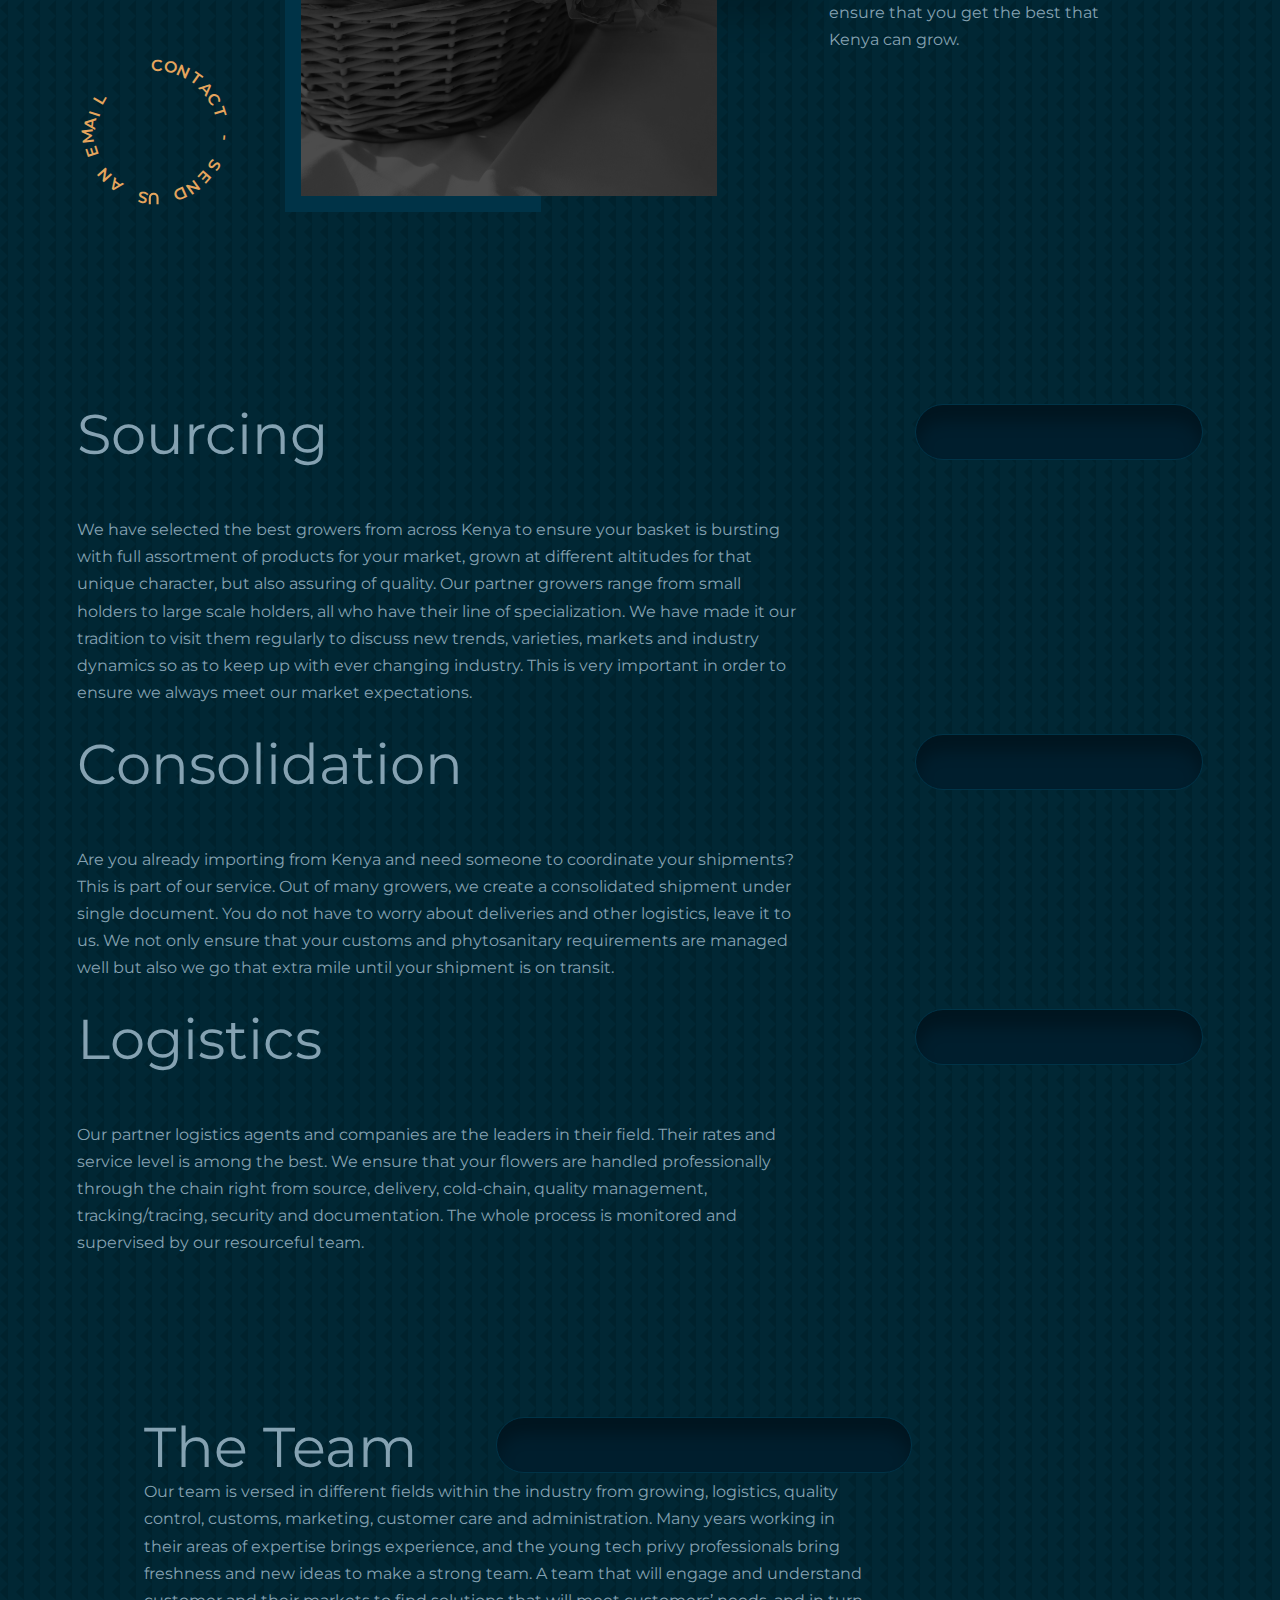
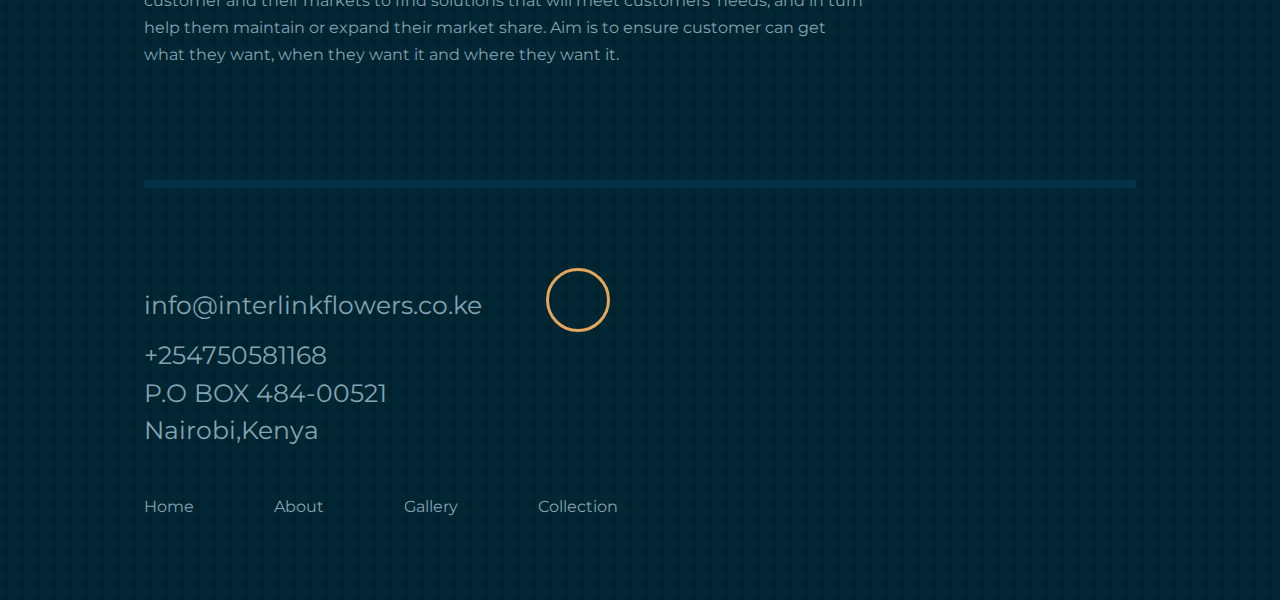
==== commit bb549d50: "updated write up" ====
--- a/about.html
+++ b/about.html
@@ -67,12 +67,12 @@
             <div class="header__right">
                 <div class="header__head">
                     <div class="empty header__empty"></div>
-                    <a class="header__tag">A GLOBAL FLORAL LINK WITH 14 YEARS OF EXPERIENCE</a>
-                </div>
-                <p>WE PROVIDE ON TIME SOLUTIONS TO YOUR FLORAL NEEDS, BE IT FOR RETAIL, WHOLESALE OR
-                    EVENT DESIGNS</p>
+                    <a class="header__tag">INTERLINK FLOWERS (K) LIMITED -A GLOBAL FLORAL LINK….TWO DECADES OF EXPERIENCE</a>
+                </div>
+                <p>Why Interlink?</p>
                 <p>
-                    INTERLINK FLOWERS - A GLOBAL FLORAL LINK WITH 14 YEARS OF EXPERIENCE
+                    We make your experience with us exceptional, whether in retail, wholesale, event or otherwise, with
+that personal touch that is our pride. Our network is unmatched.
                 </p>
                 <a href="mailto:info@interlinkflowers.co.ke" class="header__btn-md">Let's Talk</a>
             </div>
@@ -98,7 +98,7 @@
 
     <section id="about">
         <div class="container about__container">
-            <h2 class="about__title">About<br/>Interlink Flowers</h2>
+            <h2 class="about__title">Our<br/> Growers</h2>
             <a href="mailto: info@interlinkflowers.co.ke" class="contact__btn about__btn">
                 <i class="uil uil-arrow-up-right"></i>
                 <p>CONTACT - SEND US AN EMAIL</p>
@@ -117,18 +117,13 @@
             <div class="about__right">
                 <div class="empty about__empty"></div>
                 <p>
-                    Over the years, Interlink Flowers (previously Hortilink ) has made its mark in the global flower
-market as one of the finest consolidators of Kenyan Cut-Flowers.
+                    The highlands around Mt Kenya and Mau Escapement region, the Rift Valley lake basins and plains,
+the Aberdare ranges and Mt Elgon region are some of the unique locations that our partner growers
+have selected to grow their unique products. We cultivate our relationship on trust, transparency,
+and sharing of mutually beneficial information. And by selecting among the best, we also ensure
+that you get the best that Kenya can grow.
                 </p>
-                <p>
-                    Thanks to our partnership with
-                    Rosalink BV, one of the biggest wholesalers in The Netherlands serving the European market,
-                </p>
-                <p>
-                    our
-                    esteemed customers and suppliers and our team of dedicated employees, all who have participated
-                    in one way or another in making our brand a success.
-                </p>
+               
             </div>
         </div>
     </section>
@@ -145,13 +140,45 @@
                 <div class="empty gallery__empty"></div>
             </div>
             <p>
-                We source from an array of growers across Kenya with wide range of products grown at different
-altitudes who have partnered with us over the years. This provide our customers with full
-assortment of cut-flowers. From the growers to the market, we ensure a coordinated process to
-ensure cold-chain management, quality control, paper work and customs administration, freight
-arrangements, tracking and tracing, and seamless communication to ensure customers are well
-informed on the status of their consignment at any time of the process.
+                We have selected the best growers from across Kenya to ensure your basket is bursting with full
+assortment of products for your market, grown at different altitudes for that unique character, but
+also assuring of quality. Our partner growers range from small holders to large scale holders, all who
+have their line of specialization. We have made it our tradition to visit them regularly to discuss new
+trends, varieties, markets and industry dynamics so as to keep up with ever changing industry. This is
+very important in order to ensure we always meet our market expectations.
+                
+
             </p>
+            <br>
+
+            <div class="gallery__head">
+                <h2 class="gallery__title">Consolidation</h2>
+                <div class="empty gallery__empty"></div>
+            </div>
+            <p>
+                Are you already importing from Kenya and need someone to coordinate your shipments? 
+                This is part
+of our service. Out of many growers, we create a consolidated shipment under single document.
+You do not have to worry about deliveries and other logistics, leave it to us. We not only ensure that
+your customs and phytosanitary requirements are managed well but also we go that extra mile until
+your shipment is on transit.
+                
+
+            </p>
+            <br>
+            <div class="gallery__head">
+                <h2 class="gallery__title">Logistics</h2>
+                <div class="empty gallery__empty"></div>
+            </div>
+            <p>
+                Our partner logistics agents and companies are the leaders in their field. Their rates and service
+                level is among the best. We ensure that your flowers are handled professionally through the chain
+                right from source, delivery, cold-chain, quality management, tracking/tracing, security and
+                documentation. The whole process is monitored and supervised by our resourceful team.
+                
+
+            </p>
+            
             
             
            
@@ -163,33 +190,22 @@
 
     <section id="exhibitions">
         <div class="container exhibitions__container">
-            <h2 class="exhibitions__title"></h2>
+            <h2 class="exhibitions__title">The Team</h2>
             <div class="empty exhibitions__empty"></div>
             <div class="exhibitions__head">
                 <p>
-                <b>Customs Management</b>-
-                <br>
-                <br>
-          We understand that each country has  its own customs <br> and phytosanitary requirements. Our
-dedicated team ensures compliance with all these requirements and standards that include proper
-paperwork, quality standards, phytosanitary regulations and customs declarations, thereby ensuring
-a smooth supply chain process. <br>
-
-  <br> <b>Consolidation</b>-Out of many growers, we create a one-stop source of all cut-flowers. A consolidated document
-encompassing a basket of assortment of products ensures our customers get value with cost and
-time management. Just place an order with us, and relax, and get more time to attend to your
-customers as opposed to sourcing. <br>
-
-<br> <b>Partners</b>-We have partnered with the leading freight agents which enables us get the most competitive
-freight rates with capacity almost guaranteed when needed, therefore enabling our customers to be
-competitive on their market segment. <br>
-
-<br> <b>Logistics</b>-We have partnered with the leading freight agents which enables us get the most competitive
-freight rates with capacity almost guaranteed when needed, therefore enabling our customers to be
-competitive on their market segment. <br>
+                    Our team is versed in different fields within the industry from growing, logistics, quality control,
+                    customs, marketing, customer care and administration. Many years working in their areas of
+                    expertise brings experience, and the young tech privy professionals bring freshness and new ideas to
+                    make a strong team. A team that will engage and understand customer and their markets to find
+                    solutions that will meet customers’ needs, and in turn help them maintain or expand their market
+                    share. Aim is to ensure customer can get what they want, when they want it and where they want
+                    it.
+                
                 </p>
                 
                 
+            </div>
             </div>
            
     <!--=================================== END OF EXHIBITIONS ===================================-->
